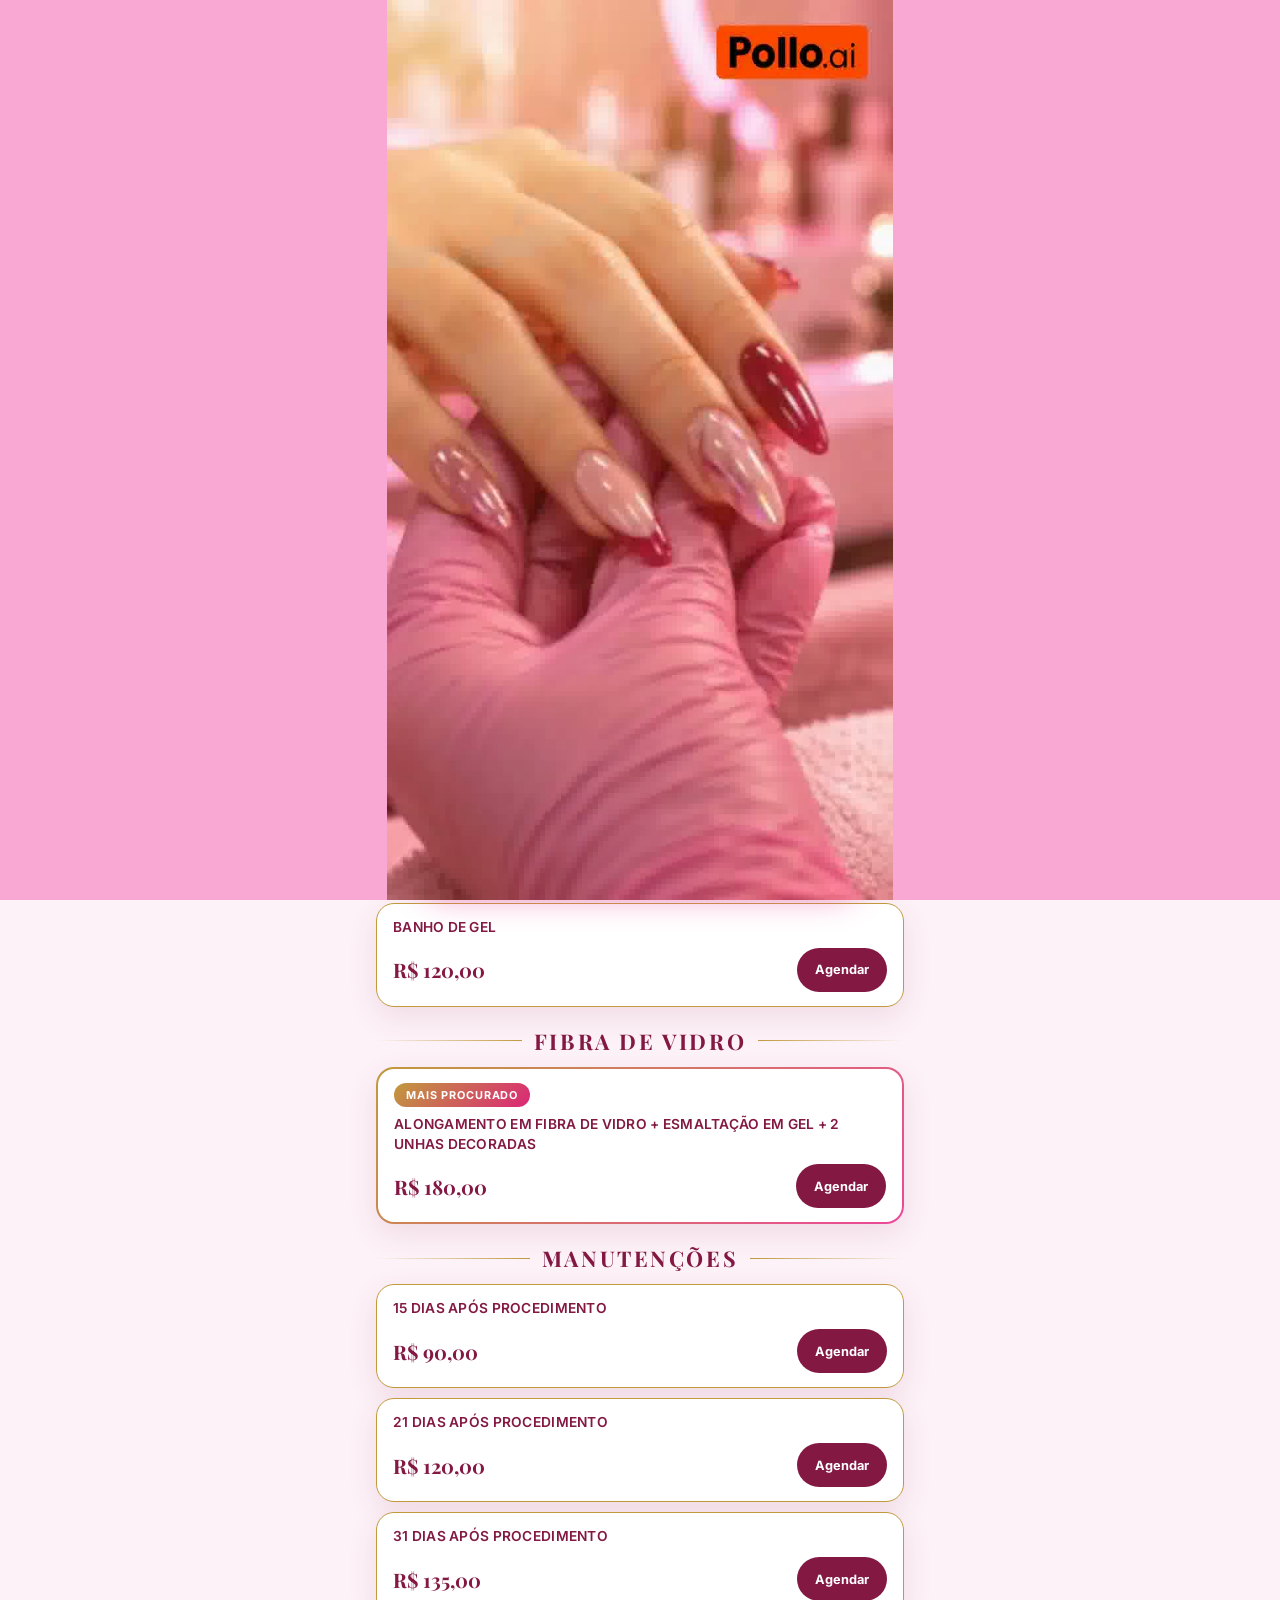
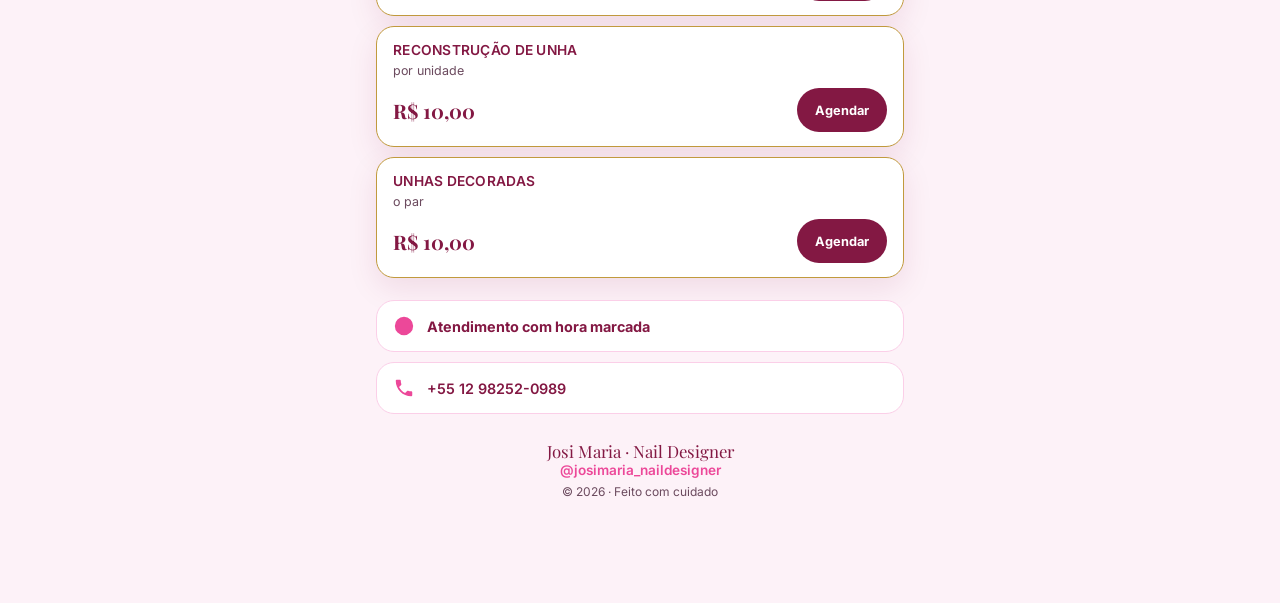
==== index.html @ 0d68412d "frea 1" ====
<!DOCTYPE html>
<html lang="pt-BR">
<head>
  <meta charset="UTF-8" />
  <meta name="viewport" content="width=device-width, initial-scale=1.0, viewport-fit=cover" />
  <title>Josi Maria · Nail Designer — Tabela de Preços</title>
  <meta name="description" content="Tabela de preços Josi Maria Nail Designer: blindagem, banho de gel, fibra de vidro e manutenções. Atendimento com hora marcada." />
  <meta name="theme-color" content="#FDF2F8" />
  <link rel="preconnect" href="https://fonts.googleapis.com" />
  <link rel="preconnect" href="https://fonts.gstatic.com" crossorigin />
  <link href="https://fonts.googleapis.com/css2?family=Inter:wght@300;400;500;600;700&family=Playfair+Display:wght@400;500;600;700&display=swap" rel="stylesheet" />
  <link rel="stylesheet" href="styles.css" />
</head>
<body>
  <section class="site-intro frames" hidden aria-label="Abertura: transformação das unhas">
    <div class="intro-stage">
      <canvas id="introCanvas" width="768" height="1344" aria-hidden="true"></canvas>
      <div class="intro-shine-layer" aria-hidden="true"></div>
    </div>
    <button class="site-intro-skip" type="button">Pular abertura</button>
  </section>
  <div class="page">

    <!-- HERO -->
    <header class="hero" id="topo">
      <div class="hero-photo">
        <!-- Salve a foto da Josi como assets/foto-josi.jpg (veja assets/README.md) -->
        <img src="assets/foto-josi.png" alt="Josi Maria, nail designer" onerror="this.remove()" />
      </div>
      <p class="hero-eyebrow">Nail Designer</p>
      <h1 class="hero-name">Josi Maria</h1>
      <p class="hero-slogan">Unhas bem feitas <em>é autoestima</em> em forma de detalhe</p>
      <div class="hero-actions">
        <a class="btn btn-primary" href="https://wa.me/5512982520989?text=Ol%C3%A1%2C%20Josi!%20Quero%20agendar%20um%20hor%C3%A1rio." target="_blank" rel="noopener">
          <svg viewBox="0 0 24 24" aria-hidden="true"><path d="M12 2a10 10 0 0 0-8.6 15.1L2 22l5-1.3A10 10 0 1 0 12 2Zm0 2a8 8 0 1 1-4.1 14.9l-.3-.2-2.9.8.8-2.8-.2-.3A8 8 0 0 1 12 4Zm-3.6 3.9c-.2 0-.5 0-.7.3-.2.3-.9.9-.9 2.2s.9 2.5 1.1 2.7c.1.2 1.9 3.1 4.8 4.1 2.4.9 2.9.7 3.4.7.5-.1 1.7-.7 1.9-1.4.2-.7.2-1.2.2-1.4-.1-.1-.3-.2-.6-.3l-2-1c-.3-.1-.5-.2-.7 0l-.9 1.1c-.2.2-.3.2-.6.1a7.6 7.6 0 0 1-2.2-1.4 8.2 8.2 0 0 1-1.5-1.9c-.2-.3 0-.4.1-.6l.5-.6c.1-.2.2-.3.3-.5.1-.2 0-.4 0-.5L8.4 8.3c-.2-.4-.4-.4-.6-.4Z"/></svg>
          Agendar horário
        </a>
        <a class="btn btn-ghost" href="https://instagram.com/josimaria_naildesigner" target="_blank" rel="noopener">
          <svg viewBox="0 0 24 24" aria-hidden="true"><path d="M12 2.2c3.2 0 3.6 0 4.9.1 3.3.1 4.8 1.7 4.9 4.9.1 1.3.1 1.6.1 4.8s0 3.6-.1 4.8c-.1 3.2-1.7 4.8-4.9 4.9-1.3.1-1.6.1-4.9.1s-3.6 0-4.9-.1c-3.3-.1-4.8-1.7-4.9-4.9C2.2 15.6 2.2 15.2 2.2 12s0-3.6.1-4.8C2.4 4 4 2.4 7.2 2.3 8.4 2.2 8.8 2.2 12 2.2Zm0 3.6a6.2 6.2 0 1 0 0 12.4 6.2 6.2 0 0 0 0-12.4Zm0 10.2a4 4 0 1 1 0-8 4 4 0 0 1 0 8Zm6.4-10.5a1.4 1.4 0 1 0 0-2.9 1.4 1.4 0 0 0 0 2.9Z"/></svg>
          @josimaria_naildesigner
        </a>
      </div>
    </header>

    <!-- NAV RÁPIDA -->
    <nav class="chips" aria-label="Categorias de serviços">
      <a href="#blindagem">Blindagem</a>
      <a href="#banho-de-gel">Banho de gel</a>
      <a href="#fibra">Fibra de vidro</a>
      <a href="#manutencoes">Manutenções</a>
    </nav>

    <main>
      <!-- BLINDAGEM -->
      <section class="category" id="blindagem" aria-labelledby="t-blindagem">
        <h2 id="t-blindagem">Blindagem</h2>
        <ul class="price-list">
          <li class="price-card">
            <div><h3>Blindagem com esmaltação em gel</h3></div>
            <div class="price-row"><span class="price">R$ 80,00</span>
              <a class="mini-cta" href="https://wa.me/5512982520989?text=Ol%C3%A1%2C%20Josi!%20Quero%20agendar%3A%20Blindagem%20com%20esmalta%C3%A7%C3%A3o%20em%20gel%20(R%24%2080%2C00)." target="_blank" rel="noopener">Agendar</a></div>
          </li>
          <li class="price-card">
            <div><h3>Blindagem com esmaltação comum</h3></div>
            <div class="price-row"><span class="price">R$ 70,00</span>
              <a class="mini-cta" href="https://wa.me/5512982520989?text=Ol%C3%A1%2C%20Josi!%20Quero%20agendar%3A%20Blindagem%20com%20esmalta%C3%A7%C3%A3o%20comum%20(R%24%2070%2C00)." target="_blank" rel="noopener">Agendar</a></div>
          </li>
          <li class="price-card">
            <div><h3>Apenas blindagem</h3></div>
            <div class="price-row"><span class="price">R$ 60,00</span>
              <a class="mini-cta" href="https://wa.me/5512982520989?text=Ol%C3%A1%2C%20Josi!%20Quero%20agendar%3A%20Apenas%20blindagem%20(R%24%2060%2C00)." target="_blank" rel="noopener">Agendar</a></div>
          </li>
        </ul>
      </section>

      <!-- BANHO DE GEL -->
      <section class="category" id="banho-de-gel" aria-labelledby="t-banho">
        <h2 id="t-banho">Banho de gel</h2>
        <ul class="price-list">
          <li class="price-card">
            <div><h3>Banho de gel</h3></div>
            <div class="price-row"><span class="price">R$ 120,00</span>
              <a class="mini-cta" href="https://wa.me/5512982520989?text=Ol%C3%A1%2C%20Josi!%20Quero%20agendar%3A%20Banho%20de%20gel%20(R%24%20120%2C00)." target="_blank" rel="noopener">Agendar</a></div>
          </li>
        </ul>
      </section>

      <!-- FIBRA -->
      <section class="category" id="fibra" aria-labelledby="t-fibra">
        <h2 id="t-fibra">Fibra de vidro</h2>
        <ul class="price-list">
          <li class="price-card featured">
            <span class="badge">Mais procurado</span>
            <div><h3>Alongamento em fibra de vidro + esmaltação em gel + 2 unhas decoradas</h3></div>
            <div class="price-row"><span class="price">R$ 180,00</span>
              <a class="mini-cta" href="https://wa.me/5512982520989?text=Ol%C3%A1%2C%20Josi!%20Quero%20agendar%3A%20Alongamento%20em%20fibra%20de%20vidro%20(R%24%20180%2C00)." target="_blank" rel="noopener">Agendar</a></div>
          </li>
        </ul>
      </section>

      <!-- MANUTENÇÕES -->
      <section class="category" id="manutencoes" aria-labelledby="t-manut">
        <h2 id="t-manut">Manutenções</h2>
        <ul class="price-list">
          <li class="price-card">
            <div><h3>15 dias após procedimento</h3></div>
            <div class="price-row"><span class="price">R$ 90,00</span>
              <a class="mini-cta" href="https://wa.me/5512982520989?text=Ol%C3%A1%2C%20Josi!%20Quero%20agendar%3A%20Manuten%C3%A7%C3%A3o%20de%2015%20dias%20(R%24%2090%2C00)." target="_blank" rel="noopener">Agendar</a></div>
          </li>
          <li class="price-card">
            <div><h3>21 dias após procedimento</h3></div>
            <div class="price-row"><span class="price">R$ 120,00</span>
              <a class="mini-cta" href="https://wa.me/5512982520989?text=Ol%C3%A1%2C%20Josi!%20Quero%20agendar%3A%20Manuten%C3%A7%C3%A3o%20de%2021%20dias%20(R%24%20120%2C00)." target="_blank" rel="noopener">Agendar</a></div>
          </li>
          <li class="price-card">
            <div><h3>31 dias após procedimento</h3></div>
            <div class="price-row"><span class="price">R$ 135,00</span>
              <a class="mini-cta" href="https://wa.me/5512982520989?text=Ol%C3%A1%2C%20Josi!%20Quero%20agendar%3A%20Manuten%C3%A7%C3%A3o%20de%2031%20dias%20(R%24%20135%2C00)." target="_blank" rel="noopener">Agendar</a></div>
          </li>
          <li class="price-card">
            <div><h3>Reconstrução de unha</h3><p class="detail">por unidade</p></div>
            <div class="price-row"><span class="price">R$ 10,00</span>
              <a class="mini-cta" href="https://wa.me/5512982520989?text=Ol%C3%A1%2C%20Josi!%20Quero%20agendar%3A%20Reconstru%C3%A7%C3%A3o%20de%20unha%20(R%24%2010%2C00)." target="_blank" rel="noopener">Agendar</a></div>
          </li>
          <li class="price-card">
            <div><h3>Unhas decoradas</h3><p class="detail">o par</p></div>
            <div class="price-row"><span class="price">R$ 10,00</span>
              <a class="mini-cta" href="https://wa.me/5512982520989?text=Ol%C3%A1%2C%20Josi!%20Quero%20agendar%3A%20Unhas%20decoradas%20(R%24%2010%2C00%20o%20par)." target="_blank" rel="noopener">Agendar</a></div>
          </li>
        </ul>
      </section>

      <!-- INFO -->
      <section class="info" aria-label="Informações de atendimento">
        <div class="info-card">
          <svg viewBox="0 0 24 24" aria-hidden="true"><path d="M12 2a10 10 0 1 0 0 20 10 10 0 0 0 0-20Zm1 5h-2v6l5.2 3.1 1-1.6-4.2-2.5V7Z"/></svg>
          <p><strong>Atendimento com hora marcada</strong></p>
        </div>
        <a class="info-card link" href="https://wa.me/5512982520989" target="_blank" rel="noopener">
          <svg viewBox="0 0 24 24" aria-hidden="true"><path d="M6.6 10.8c1.4 2.8 3.8 5.1 6.6 6.6l2.2-2.2c.3-.3.7-.4 1-.2 1.1.4 2.3.6 3.6.6.6 0 1 .4 1 1V20c0 .6-.4 1-1 1C10.6 21 3 13.4 3 4c0-.6.4-1 1-1h3.5c.6 0 1 .4 1 1 0 1.2.2 2.4.6 3.6.1.3 0 .7-.2 1l-2.3 2.2Z"/></svg>
          <p>+55 12 98252-0989</p>
        </a>
      </section>
    </main>

    <footer class="footer">
      <p class="footer-name">Josi Maria · Nail Designer</p>
      <p><a href="https://instagram.com/josimaria_naildesigner" target="_blank" rel="noopener">@josimaria_naildesigner</a></p>
      <p class="footer-year">© <span id="year">2026</span> · Feito com cuidado</p>
    </footer>

    <!-- CTA FIXO -->
    <a class="sticky-cta" href="https://wa.me/5512982520989?text=Ol%C3%A1%2C%20Josi!%20Quero%20agendar%20um%20hor%C3%A1rio." target="_blank" rel="noopener" aria-label="Agendar horário pelo WhatsApp">
      <svg viewBox="0 0 24 24" aria-hidden="true"><path d="M12 2a10 10 0 0 0-8.6 15.1L2 22l5-1.3A10 10 0 1 0 12 2Zm0 2a8 8 0 1 1-4.1 14.9l-.3-.2-2.9.8.8-2.8-.2-.3A8 8 0 0 1 12 4Zm-3.6 3.9c-.2 0-.5 0-.7.3-.2.3-.9.9-.9 2.2s.9 2.5 1.1 2.7c.1.2 1.9 3.1 4.8 4.1 2.4.9 2.9.7 3.4.7.5-.1 1.7-.7 1.9-1.4.2-.7.2-1.2.2-1.4-.1-.1-.3-.2-.6-.3l-2-1c-.3-.1-.5-.2-.7 0l-.9 1.1c-.2.2-.3.2-.6.1a7.6 7.6 0 0 1-2.2-1.4 8.2 8.2 0 0 1-1.5-1.9c-.2-.3 0-.4.1-.6l.5-.6c.1-.2.2-.3.3-.5.1-.2 0-.4 0-.5L8.4 8.3c-.2-.4-.4-.4-.6-.4Z"/></svg>
      Agendar horário
    </a>
  </div>
  <script src="intro.js"></script>
  <script src="app.js"></script>
</body>
</html>
---- styles.css ----
/* Josi Maria · Nail Designer — mobile-first
   Design system: ui-ux-pro-max "Soft UI Evolution"
   Base: #FDF2F8 · Primária: #EC4899 · Vinho: #831843 · Dourado marca: #C19A3D */

:root {
  --color-background: #FDF2F8;
  --color-primary: #EC4899;
  --color-secondary: #F9A8D4;
  --color-accent: #8B5CF6;
  --color-foreground: #831843;
  --color-card: #FFFFFF;
  --color-border: #FBCFE8;
  --color-muted: #6B4A5E;
  --color-gold: #C19A3D;
  --color-gold-soft: #F5E9CF;
  --font-display: "Playfair Display", Georgia, serif;
  --font-body: "Inter", system-ui, -apple-system, sans-serif;
  --radius: 18px;
  --shadow: 0 10px 30px rgba(131, 24, 67, 0.10);
  --transition: 200ms cubic-bezier(0.22, 1, 0.36, 1);
}

* { box-sizing: border-box; margin: 0; padding: 0; }

html { scroll-behavior: smooth; }

@media (prefers-reduced-motion: reduce) {
  html { scroll-behavior: auto; }
  *, *::before, *::after { transition: none !important; animation: none !important; }
}

/* ---------- ABERTURA EM VÍDEO ---------- */
.site-intro[hidden] { display: none; }

.site-intro {
  position: fixed;
  inset: 0;
  z-index: 100;
  overflow: hidden;
  isolation: isolate;
  display: grid;
  place-items: end center;
  background: #4B1835;
  opacity: 1;
  transition: opacity 240ms cubic-bezier(0.22, 1, 0.36, 1);
}

.site-intro.is-leaving { opacity: 0; pointer-events: none; }

.site-intro-video {
  position: absolute;
  z-index: 0;
  inset: 0;
  width: 100%;
  height: 100%;
  object-fit: cover;
  object-position: center 48%;
}

.site-intro::after {
  content: "";
  position: absolute;
  z-index: 1;
  inset: 0;
  background: linear-gradient(180deg, rgba(40, 10, 28, 0.08) 34%, rgba(40, 10, 28, 0.28) 57%, rgba(40, 10, 28, 0.82) 100%);
  pointer-events: none;
}

.site-intro-copy {
  position: relative;
  z-index: 2;
  width: min(100% - 40px, 440px);
  margin: 0 20px calc(30px + env(safe-area-inset-bottom));
  color: #fff;
  text-align: center;
  animation: intro-copy-enter 420ms cubic-bezier(0.22, 1, 0.36, 1) 80ms both;
}

.site-intro-eyebrow {
  font-size: 0.72rem;
  font-weight: 700;
  letter-spacing: 0.32em;
  text-transform: uppercase;
  color: #FFE2F0;
}

.site-intro-name {
  margin-top: 5px;
  font-family: var(--font-display);
  font-size: clamp(2.8rem, 12vw, 4rem);
  line-height: 1.02;
  text-shadow: 0 3px 22px rgba(36, 7, 24, 0.35);
}

.site-intro-tagline {
  margin: 10px auto 22px;
  font-size: 0.95rem;
  line-height: 1.5;
  color: rgba(255, 255, 255, 0.92);
}

.site-intro-continue {
  min-height: 50px;
  width: min(100%, 340px);
  padding: 13px 24px;
  border: 1px solid rgba(255, 255, 255, 0.35);
  border-radius: 999px;
  color: #831843;
  background: rgba(255, 255, 255, 0.96);
  font: 700 0.96rem var(--font-body);
  box-shadow: 0 10px 28px rgba(44, 10, 30, 0.24);
  cursor: pointer;
  touch-action: manipulation;
  -webkit-tap-highlight-color: transparent;
  transition: transform 150ms cubic-bezier(0.22, 1, 0.36, 1), background-color 180ms ease;
}

.site-intro-continue:active { transform: scale(0.97); transition-duration: 0ms; }
.site-intro-continue:focus-visible { outline: 3px solid #fff; outline-offset: 4px; }

@keyframes intro-copy-enter {
  from { opacity: 0; transform: translateY(12px); }
  to { opacity: 1; transform: translateY(0); }
}

@keyframes site-hero-enter {
  from { opacity: 0; transform: translateY(8px); }
  to { opacity: 1; transform: translateY(0); }
}

.hero.is-entering { animation: site-hero-enter 360ms cubic-bezier(0.22, 1, 0.36, 1) both; }

@media (min-width: 680px) {
  .site-intro-video { left: 50%; width: min(100%, 520px); transform: translateX(-50%); }
  .site-intro::after { background: linear-gradient(180deg, rgba(40, 10, 28, 0.06) 30%, rgba(40, 10, 28, 0.22) 58%, rgba(40, 10, 28, 0.84) 100%); }
}

body {
  font-family: var(--font-body);
  background:
    radial-gradient(120% 40% at 50% 0%, #FCE7F3 0%, var(--color-background) 60%),
    var(--color-background);
  color: var(--color-foreground);
  -webkit-font-smoothing: antialiased;
  min-height: 100vh;
}

.page {
  max-width: 480px;
  margin: 0 auto;
  padding: 0 16px calc(96px + env(safe-area-inset-bottom));
}

/* ---------- HERO ---------- */
.hero { text-align: center; padding: 28px 8px 8px; }

.hero-photo {
  width: 148px; height: 148px;
  margin: 0 auto 14px;
  border-radius: 50%;
  overflow: hidden;
  border: 3px solid #fff;
  outline: 2px solid var(--color-gold);
  outline-offset: 3px;
  box-shadow: var(--shadow);
  background: linear-gradient(135deg, var(--color-secondary), var(--color-primary));
}

.hero-photo img {
  width: 100%; height: 100%;
  object-fit: cover;
  object-position: center 35%;
  display: block;
}

.hero-eyebrow {
  letter-spacing: 0.35em;
  text-transform: uppercase;
  font-size: 0.7rem;
  font-weight: 600;
  color: var(--color-gold);
}

.hero-name {
  font-family: var(--font-display);
  font-size: 2.6rem;
  line-height: 1.05;
  margin: 4px 0 8px;
}

.hero-slogan { font-size: 0.98rem; color: var(--color-muted); }
.hero-slogan em { font-family: var(--font-display); color: var(--color-primary); font-size: 1.1em; }

.hero-actions { display: grid; gap: 10px; margin-top: 18px; }

.btn {
  display: inline-flex; align-items: center; justify-content: center; gap: 10px;
  padding: 14px 18px;
  border-radius: 999px;
  font-weight: 600; font-size: 0.95rem; text-decoration: none;
  transition: transform 150ms cubic-bezier(0.22, 1, 0.36, 1), box-shadow var(--transition), background-color var(--transition);
  cursor: pointer;
  min-height: 52px;
  touch-action: manipulation;
  -webkit-tap-highlight-color: transparent;
}

.btn svg { width: 20px; height: 20px; fill: currentColor; flex: none; }

.btn-primary {
  background: linear-gradient(135deg, var(--color-primary), #DB2777);
  color: #fff;
  box-shadow: 0 12px 24px rgba(236, 72, 153, 0.35);
}

.btn:active, .mini-cta:active, .chips a:active { transform: scale(0.97); transition-duration: 0ms; }

.btn-ghost {
  background: var(--color-card);
  color: var(--color-foreground);
  border: 1px solid var(--color-border);
}

.btn:focus-visible, a:focus-visible {
  outline: 3px solid var(--color-primary);
  outline-offset: 2px;
}

/* ---------- CHIPS ---------- */
.chips {
  position: sticky;
  top: 0;
  z-index: 20;
  display: flex; gap: 8px;
  overflow-x: auto;
  padding: 12px 2px;
  margin: 12px -2px 0;
  background: linear-gradient(var(--color-background) 85%, transparent);
  scrollbar-width: none;
}
.chips::-webkit-scrollbar { display: none; }

.chips a {
  flex: none;
  font-size: 0.82rem; font-weight: 600; text-decoration: none;
  color: var(--color-foreground);
  background: var(--color-card);
  border: 1px solid var(--color-border);
  padding: 10px 14px;
  min-height: 44px;
  border-radius: 999px;
  display: inline-flex; align-items: center;
  transition: background-color var(--transition), color var(--transition), border-color var(--transition), transform 150ms cubic-bezier(0.22, 1, 0.36, 1);
  touch-action: manipulation;
  -webkit-tap-highlight-color: transparent;
}

.chips a.active { background: var(--color-foreground); color: #fff; border-color: var(--color-foreground); }

/* ---------- CATEGORIAS ---------- */
.category { padding-top: 20px; scroll-margin-top: 64px; }

.category h2 {
  font-family: var(--font-display);
  font-size: 1.35rem;
  text-align: center;
  letter-spacing: 0.12em;
  text-transform: uppercase;
  margin-bottom: 12px;
  display: flex; align-items: center; gap: 12px;
}

.category h2::before, .category h2::after {
  content: ""; height: 1px; flex: 1;
  background: linear-gradient(90deg, transparent, var(--color-gold));
}
.category h2::after { background: linear-gradient(90deg, var(--color-gold), transparent); }

.price-list { list-style: none; display: grid; gap: 10px; }

.price-card {
  background: var(--color-card);
  border: 1.5px solid var(--color-gold);
  border-radius: var(--radius);
  padding: 14px 16px;
  box-shadow: var(--shadow);
  opacity: 0; transform: translateY(14px);
  transition: opacity 300ms cubic-bezier(0.22, 1, 0.36, 1), transform 300ms cubic-bezier(0.22, 1, 0.36, 1);
}

.price-card.visible { opacity: 1; transform: none; }

.price-card h3 {
  font-size: 0.86rem; font-weight: 600;
  letter-spacing: 0.02em; text-transform: uppercase;
  line-height: 1.45;
}

.price-card .detail { font-size: 0.78rem; color: var(--color-muted); margin-top: 2px; }

.price-row {
  display: flex; align-items: center; justify-content: space-between; gap: 12px;
  margin-top: 10px;
}

.price {
  font-family: var(--font-display);
  font-size: 1.25rem; font-weight: 700;
  white-space: nowrap;
}

.mini-cta {
  font-size: 0.8rem; font-weight: 700; text-decoration: none;
  color: #fff;
  background: var(--color-foreground);
  padding: 10px 18px;
  border-radius: 999px;
  transition: background-color var(--transition), transform 150ms cubic-bezier(0.22, 1, 0.36, 1);
  cursor: pointer;
  white-space: nowrap;
  min-height: 44px;
  display: inline-flex; align-items: center; justify-content: center;
  touch-action: manipulation;
  -webkit-tap-highlight-color: transparent;
}

.price-card.featured {
  border-width: 2px;
  background: linear-gradient(var(--color-card), var(--color-card)) padding-box,
    linear-gradient(135deg, var(--color-gold), var(--color-primary)) border-box;
  border-color: transparent;
  position: relative;
}

.badge {
  display: inline-block;
  font-size: 0.68rem; font-weight: 700;
  letter-spacing: 0.08em; text-transform: uppercase;
  color: #fff;
  background: linear-gradient(135deg, var(--color-gold), #DB2777);
  padding: 5px 12px;
  border-radius: 999px;
  margin-bottom: 8px;
}

/* ---------- INFO ---------- */
.info { display: grid; gap: 10px; margin-top: 22px; }

.info-card {
  display: flex; align-items: center; gap: 12px;
  background: var(--color-card);
  border: 1px solid var(--color-border);
  border-radius: var(--radius);
  padding: 14px 16px;
  font-size: 0.9rem;
  color: inherit; text-decoration: none;
}

.info-card svg { width: 22px; height: 22px; fill: var(--color-primary); flex: none; }
.info-card.link { font-weight: 600; }
.info-card.link { transition: border-color var(--transition), transform 150ms cubic-bezier(0.22, 1, 0.36, 1); touch-action: manipulation; -webkit-tap-highlight-color: transparent; }
.info-card.link:active { transform: scale(0.99); transition-duration: 0ms; }

/* ---------- FOOTER ---------- */
.footer { text-align: center; padding: 26px 0 8px; font-size: 0.85rem; color: var(--color-muted); }
.footer-name { font-family: var(--font-display); font-size: 1.05rem; color: var(--color-foreground); }
.footer a { color: var(--color-primary); font-weight: 600; text-decoration: none; }
.footer-year { margin-top: 6px; font-size: 0.75rem; }

/* ---------- STICKY CTA ---------- */
.sticky-cta {
  position: fixed;
  left: 50%;
  transform: translateX(-50%);
  bottom: calc(14px + env(safe-area-inset-bottom));
  z-index: 30;
  display: inline-flex; align-items: center; gap: 10px;
  width: min(440px, calc(100% - 32px));
  justify-content: center;
  background: linear-gradient(135deg, var(--color-primary), #DB2777);
  color: #fff;
  font-weight: 700; font-size: 1rem; text-decoration: none;
  padding: 16px;
  border-radius: 999px;
  box-shadow: 0 14px 30px rgba(236, 72, 153, 0.45);
  transition: transform 150ms cubic-bezier(0.22, 1, 0.36, 1), box-shadow var(--transition);
  cursor: pointer;
  touch-action: manipulation;
  -webkit-tap-highlight-color: transparent;
}

.sticky-cta svg { width: 22px; height: 22px; fill: currentColor; }
.sticky-cta:active { transform: translateX(-50%) scale(0.98); transition-duration: 0ms; }
.sticky-cta:focus-visible { outline-offset: 4px; }

/* Ripple de toque leve, inspirado em ondas; restrito aos links acionáveis. */
.ripple-target {
  position: relative;
  isolation: isolate;
  overflow: hidden;
  touch-action: manipulation;
  -webkit-tap-highlight-color: transparent;
}

.ripple-target.sticky-cta { position: fixed; }

/* Reflexo diagonal que acompanha o cursor, no estilo GlareHover. */
.glare-target::before {
  content: "";
  position: absolute;
  z-index: 1;
  left: var(--glare-x, 50%);
  top: var(--glare-y, 50%);
  width: 280px;
  height: 170px;
  border-radius: 50%;
  background:
    linear-gradient(-30deg,
      transparent 37%,
      rgba(255, 255, 255, 0.04) 44%,
      rgba(255, 255, 255, 0.4) 50%,
      rgba(255, 255, 255, 0.1) 55%,
      transparent 63%),
    radial-gradient(ellipse at center, rgba(255, 255, 255, 0.12), transparent 70%);
  filter: blur(2px);
  mix-blend-mode: screen;
  opacity: 0;
  transform: translate(-50%, -50%);
  transition: opacity 800ms ease;
  pointer-events: none;
}

.glare-target.glare-active::before { opacity: 0.55; }

.glare-target > * { position: relative; z-index: 2; }

@media (hover: none), (prefers-reduced-motion: reduce) {
  .glare-target::before { display: none; }
}

@media (hover: hover) {
  .btn-primary:hover { transform: translateY(-1px); }
  .btn-ghost:hover { border-color: var(--color-primary); }
  .chips a:hover { background: var(--color-foreground); color: #fff; border-color: var(--color-foreground); }
  .mini-cta:hover { background: var(--color-primary); }
  .info-card.link:hover { border-color: var(--color-primary); }
}

.ripple-target::after {
  content: "";
  position: absolute;
  z-index: -1;
  left: var(--ripple-x, 50%);
  top: var(--ripple-y, 50%);
  width: 18px;
  height: 18px;
  border-radius: 50%;
  background: rgba(255, 255, 255, 0.45);
  opacity: 0;
  transform: translate(-50%, -50%) scale(0);
  pointer-events: none;
}

.ripple-target.is-rippling::after {
  animation: liquid-ripple 480ms cubic-bezier(0.22, 1, 0.36, 1) both;
}

@keyframes liquid-ripple {
  0% { opacity: 0.42; transform: translate(-50%, -50%) scale(0); }
  100% { opacity: 0; transform: translate(-50%, -50%) scale(14); }
}

/* ---------- TABLET/DESKTOP ---------- */
@media (min-width: 768px) {
  .page { max-width: 560px; }
  .hero-name { font-size: 3.2rem; }
  .hero-actions { grid-template-columns: 1fr 1fr; }
}

/* ---------- ABERTURA EM FRAMES (30 JPG 9:16 em canvas) ---------- */
.site-intro.frames {
  place-items: center;
  background: #F9A8D4; /* rosé das próprias imagens nas áreas excedentes */
}

.site-intro.frames::after { display: none; } /* sem véu: cores originais */

.intro-stage {
  position: relative;
  z-index: 2;
  height: 100vh;
  height: 100dvh;
  aspect-ratio: 9 / 16;
  max-width: 100vw;
  overflow: hidden;
}

/* Telas mais altas que 9:16 → largura cheia, sem deformar */
@media (max-aspect-ratio: 9/16) {
  .intro-stage { width: 100vw; height: auto; }
}

.intro-stage canvas {
  display: block;
  width: 100%;
  height: 100%;
}

/* Brilho/reflexo sutil sobre a unha finalizada */
.intro-shine-layer {
  position: absolute;
  inset: 0;
  pointer-events: none;
  opacity: 0;
  background: linear-gradient(115deg,
    transparent 42%,
    rgba(255, 255, 255, 0.32) 49%,
    rgba(255, 255, 255, 0.06) 55%,
    transparent 62%);
  transform: translateX(-130%);
}

.site-intro.intro-shine .intro-shine-layer {
  opacity: 1;
  animation: intro-sheen 900ms ease forwards;
}

@keyframes intro-sheen {
  to { transform: translateX(130%); }
}

/* Pular abertura: invisível, aparece só no foco por teclado */
.site-intro-skip {
  position: absolute;
  z-index: 3;
  bottom: calc(22px + env(safe-area-inset-bottom));
  left: 50%;
  transform: translateX(-50%);
  padding: 12px 22px;
  border: 1px solid rgba(255, 255, 255, 0.6);
  border-radius: 999px;
  background: rgba(131, 24, 67, 0.85);
  color: #fff;
  font: 600 0.85rem var(--font-body);
  cursor: pointer;
  opacity: 0;
  pointer-events: none;
}

.site-intro-skip:focus-visible {
  opacity: 1;
  pointer-events: auto;
  outline: 3px solid #fff;
  outline-offset: 3px;
}
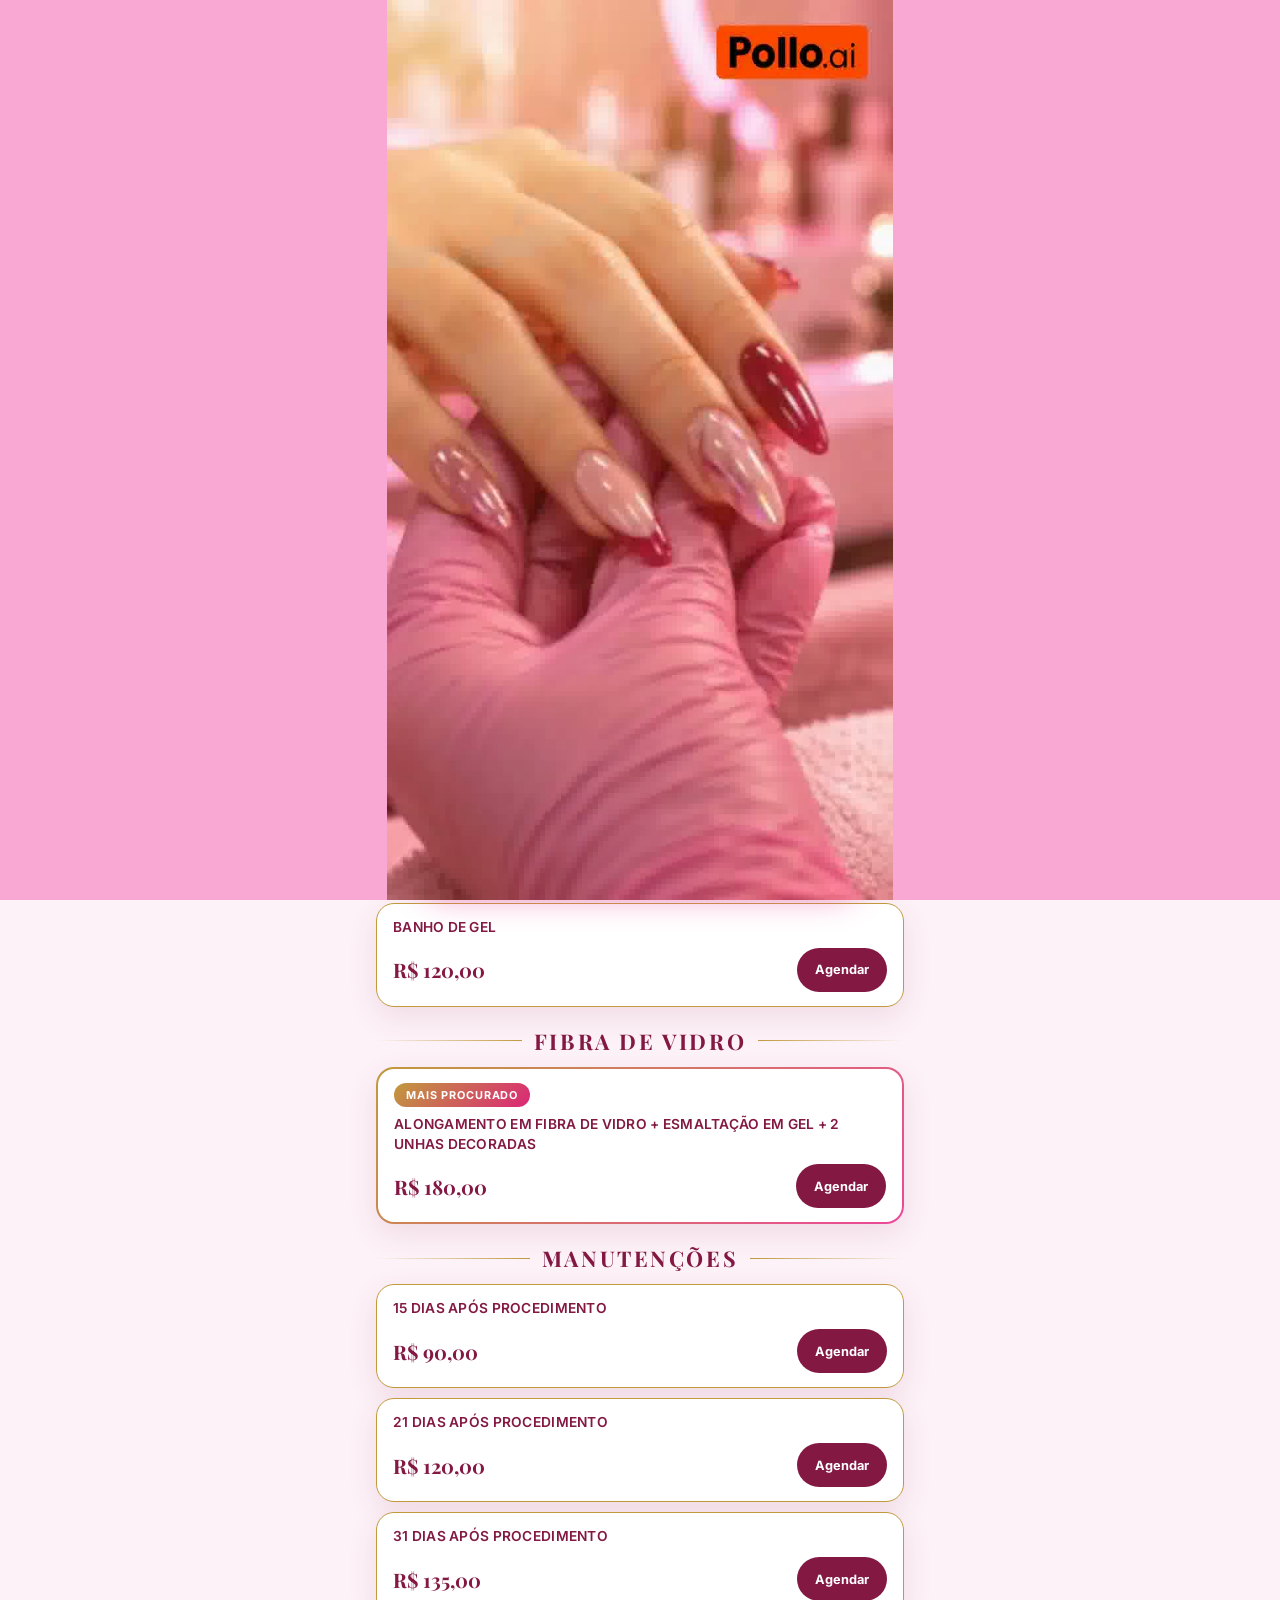
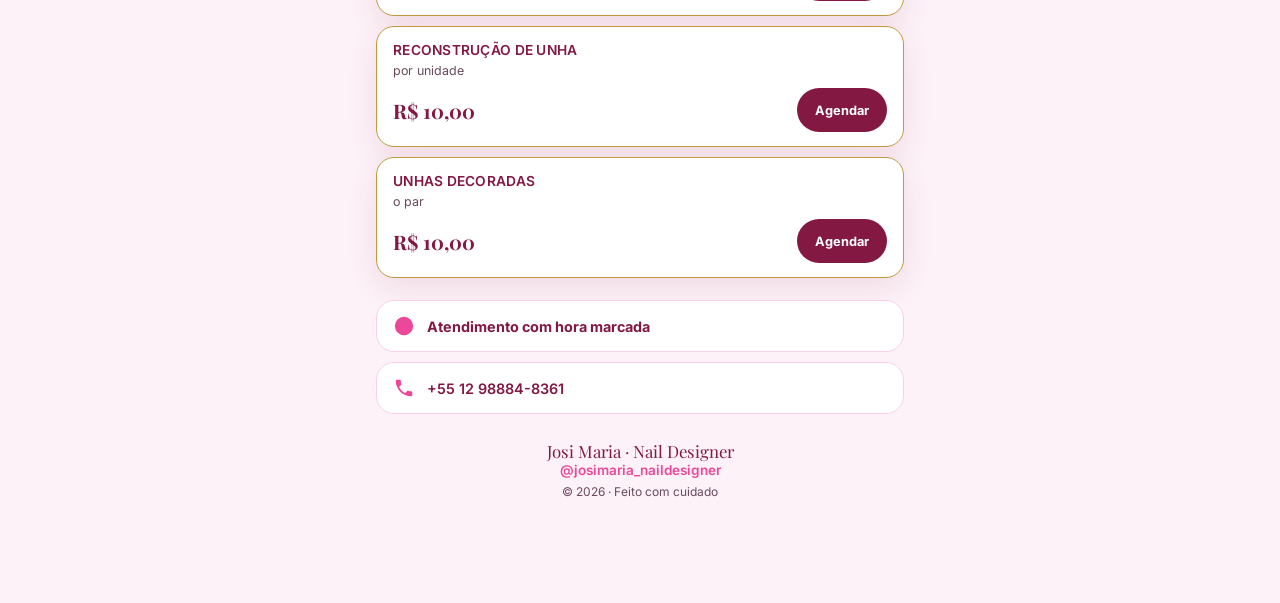
==== commit aea60921: "requerev 2" ====
--- a/index.html
+++ b/index.html
@@ -24,14 +24,14 @@
     <!-- HERO -->
     <header class="hero" id="topo">
       <div class="hero-photo">
-        <!-- Salve a foto da Josi como assets/foto-josi.jpg (veja assets/README.md) -->
+        <!-- Foto da Josi em assets/foto-josi.png (veja assets/README.md) -->
         <img src="assets/foto-josi.png" alt="Josi Maria, nail designer" onerror="this.remove()" />
       </div>
       <p class="hero-eyebrow">Nail Designer</p>
       <h1 class="hero-name">Josi Maria</h1>
       <p class="hero-slogan">Unhas bem feitas <em>é autoestima</em> em forma de detalhe</p>
       <div class="hero-actions">
-        <a class="btn btn-primary" href="https://wa.me/5512982520989?text=Ol%C3%A1%2C%20Josi!%20Quero%20agendar%20um%20hor%C3%A1rio." target="_blank" rel="noopener">
+        <a class="btn btn-primary" href="https://wa.me/5512988848361?text=Ol%C3%A1%2C%20Josi!%20Quero%20agendar%20um%20hor%C3%A1rio." target="_blank" rel="noopener">
           <svg viewBox="0 0 24 24" aria-hidden="true"><path d="M12 2a10 10 0 0 0-8.6 15.1L2 22l5-1.3A10 10 0 1 0 12 2Zm0 2a8 8 0 1 1-4.1 14.9l-.3-.2-2.9.8.8-2.8-.2-.3A8 8 0 0 1 12 4Zm-3.6 3.9c-.2 0-.5 0-.7.3-.2.3-.9.9-.9 2.2s.9 2.5 1.1 2.7c.1.2 1.9 3.1 4.8 4.1 2.4.9 2.9.7 3.4.7.5-.1 1.7-.7 1.9-1.4.2-.7.2-1.2.2-1.4-.1-.1-.3-.2-.6-.3l-2-1c-.3-.1-.5-.2-.7 0l-.9 1.1c-.2.2-.3.2-.6.1a7.6 7.6 0 0 1-2.2-1.4 8.2 8.2 0 0 1-1.5-1.9c-.2-.3 0-.4.1-.6l.5-.6c.1-.2.2-.3.3-.5.1-.2 0-.4 0-.5L8.4 8.3c-.2-.4-.4-.4-.6-.4Z"/></svg>
           Agendar horário
         </a>
@@ -58,17 +58,17 @@
           <li class="price-card">
             <div><h3>Blindagem com esmaltação em gel</h3></div>
             <div class="price-row"><span class="price">R$ 80,00</span>
-              <a class="mini-cta" href="https://wa.me/5512982520989?text=Ol%C3%A1%2C%20Josi!%20Quero%20agendar%3A%20Blindagem%20com%20esmalta%C3%A7%C3%A3o%20em%20gel%20(R%24%2080%2C00)." target="_blank" rel="noopener">Agendar</a></div>
+              <a class="mini-cta" href="https://wa.me/5512988848361?text=Ol%C3%A1%2C%20Josi!%20Quero%20agendar%3A%20Blindagem%20com%20esmalta%C3%A7%C3%A3o%20em%20gel%20(R%24%2080%2C00)." target="_blank" rel="noopener">Agendar</a></div>
           </li>
           <li class="price-card">
             <div><h3>Blindagem com esmaltação comum</h3></div>
             <div class="price-row"><span class="price">R$ 70,00</span>
-              <a class="mini-cta" href="https://wa.me/5512982520989?text=Ol%C3%A1%2C%20Josi!%20Quero%20agendar%3A%20Blindagem%20com%20esmalta%C3%A7%C3%A3o%20comum%20(R%24%2070%2C00)." target="_blank" rel="noopener">Agendar</a></div>
+              <a class="mini-cta" href="https://wa.me/5512988848361?text=Ol%C3%A1%2C%20Josi!%20Quero%20agendar%3A%20Blindagem%20com%20esmalta%C3%A7%C3%A3o%20comum%20(R%24%2070%2C00)." target="_blank" rel="noopener">Agendar</a></div>
           </li>
           <li class="price-card">
             <div><h3>Apenas blindagem</h3></div>
             <div class="price-row"><span class="price">R$ 60,00</span>
-              <a class="mini-cta" href="https://wa.me/5512982520989?text=Ol%C3%A1%2C%20Josi!%20Quero%20agendar%3A%20Apenas%20blindagem%20(R%24%2060%2C00)." target="_blank" rel="noopener">Agendar</a></div>
+              <a class="mini-cta" href="https://wa.me/5512988848361?text=Ol%C3%A1%2C%20Josi!%20Quero%20agendar%3A%20Apenas%20blindagem%20(R%24%2060%2C00)." target="_blank" rel="noopener">Agendar</a></div>
           </li>
         </ul>
       </section>
@@ -80,7 +80,7 @@
           <li class="price-card">
             <div><h3>Banho de gel</h3></div>
             <div class="price-row"><span class="price">R$ 120,00</span>
-              <a class="mini-cta" href="https://wa.me/5512982520989?text=Ol%C3%A1%2C%20Josi!%20Quero%20agendar%3A%20Banho%20de%20gel%20(R%24%20120%2C00)." target="_blank" rel="noopener">Agendar</a></div>
+              <a class="mini-cta" href="https://wa.me/5512988848361?text=Ol%C3%A1%2C%20Josi!%20Quero%20agendar%3A%20Banho%20de%20gel%20(R%24%20120%2C00)." target="_blank" rel="noopener">Agendar</a></div>
           </li>
         </ul>
       </section>
@@ -93,7 +93,7 @@
             <span class="badge">Mais procurado</span>
             <div><h3>Alongamento em fibra de vidro + esmaltação em gel + 2 unhas decoradas</h3></div>
             <div class="price-row"><span class="price">R$ 180,00</span>
-              <a class="mini-cta" href="https://wa.me/5512982520989?text=Ol%C3%A1%2C%20Josi!%20Quero%20agendar%3A%20Alongamento%20em%20fibra%20de%20vidro%20(R%24%20180%2C00)." target="_blank" rel="noopener">Agendar</a></div>
+              <a class="mini-cta" href="https://wa.me/5512988848361?text=Ol%C3%A1%2C%20Josi!%20Quero%20agendar%3A%20Alongamento%20em%20fibra%20de%20vidro%20(R%24%20180%2C00)." target="_blank" rel="noopener">Agendar</a></div>
           </li>
         </ul>
       </section>
@@ -105,27 +105,27 @@
           <li class="price-card">
             <div><h3>15 dias após procedimento</h3></div>
             <div class="price-row"><span class="price">R$ 90,00</span>
-              <a class="mini-cta" href="https://wa.me/5512982520989?text=Ol%C3%A1%2C%20Josi!%20Quero%20agendar%3A%20Manuten%C3%A7%C3%A3o%20de%2015%20dias%20(R%24%2090%2C00)." target="_blank" rel="noopener">Agendar</a></div>
+              <a class="mini-cta" href="https://wa.me/5512988848361?text=Ol%C3%A1%2C%20Josi!%20Quero%20agendar%3A%20Manuten%C3%A7%C3%A3o%20de%2015%20dias%20(R%24%2090%2C00)." target="_blank" rel="noopener">Agendar</a></div>
           </li>
           <li class="price-card">
             <div><h3>21 dias após procedimento</h3></div>
             <div class="price-row"><span class="price">R$ 120,00</span>
-              <a class="mini-cta" href="https://wa.me/5512982520989?text=Ol%C3%A1%2C%20Josi!%20Quero%20agendar%3A%20Manuten%C3%A7%C3%A3o%20de%2021%20dias%20(R%24%20120%2C00)." target="_blank" rel="noopener">Agendar</a></div>
+              <a class="mini-cta" href="https://wa.me/5512988848361?text=Ol%C3%A1%2C%20Josi!%20Quero%20agendar%3A%20Manuten%C3%A7%C3%A3o%20de%2021%20dias%20(R%24%20120%2C00)." target="_blank" rel="noopener">Agendar</a></div>
           </li>
           <li class="price-card">
             <div><h3>31 dias após procedimento</h3></div>
             <div class="price-row"><span class="price">R$ 135,00</span>
-              <a class="mini-cta" href="https://wa.me/5512982520989?text=Ol%C3%A1%2C%20Josi!%20Quero%20agendar%3A%20Manuten%C3%A7%C3%A3o%20de%2031%20dias%20(R%24%20135%2C00)." target="_blank" rel="noopener">Agendar</a></div>
+              <a class="mini-cta" href="https://wa.me/5512988848361?text=Ol%C3%A1%2C%20Josi!%20Quero%20agendar%3A%20Manuten%C3%A7%C3%A3o%20de%2031%20dias%20(R%24%20135%2C00)." target="_blank" rel="noopener">Agendar</a></div>
           </li>
           <li class="price-card">
             <div><h3>Reconstrução de unha</h3><p class="detail">por unidade</p></div>
             <div class="price-row"><span class="price">R$ 10,00</span>
-              <a class="mini-cta" href="https://wa.me/5512982520989?text=Ol%C3%A1%2C%20Josi!%20Quero%20agendar%3A%20Reconstru%C3%A7%C3%A3o%20de%20unha%20(R%24%2010%2C00)." target="_blank" rel="noopener">Agendar</a></div>
+              <a class="mini-cta" href="https://wa.me/5512988848361?text=Ol%C3%A1%2C%20Josi!%20Quero%20agendar%3A%20Reconstru%C3%A7%C3%A3o%20de%20unha%20(R%24%2010%2C00)." target="_blank" rel="noopener">Agendar</a></div>
           </li>
           <li class="price-card">
             <div><h3>Unhas decoradas</h3><p class="detail">o par</p></div>
             <div class="price-row"><span class="price">R$ 10,00</span>
-              <a class="mini-cta" href="https://wa.me/5512982520989?text=Ol%C3%A1%2C%20Josi!%20Quero%20agendar%3A%20Unhas%20decoradas%20(R%24%2010%2C00%20o%20par)." target="_blank" rel="noopener">Agendar</a></div>
+              <a class="mini-cta" href="https://wa.me/5512988848361?text=Ol%C3%A1%2C%20Josi!%20Quero%20agendar%3A%20Unhas%20decoradas%20(R%24%2010%2C00%20o%20par)." target="_blank" rel="noopener">Agendar</a></div>
           </li>
         </ul>
       </section>
@@ -136,9 +136,9 @@
           <svg viewBox="0 0 24 24" aria-hidden="true"><path d="M12 2a10 10 0 1 0 0 20 10 10 0 0 0 0-20Zm1 5h-2v6l5.2 3.1 1-1.6-4.2-2.5V7Z"/></svg>
           <p><strong>Atendimento com hora marcada</strong></p>
         </div>
-        <a class="info-card link" href="https://wa.me/5512982520989" target="_blank" rel="noopener">
+        <a class="info-card link" href="https://wa.me/5512988848361" target="_blank" rel="noopener">
           <svg viewBox="0 0 24 24" aria-hidden="true"><path d="M6.6 10.8c1.4 2.8 3.8 5.1 6.6 6.6l2.2-2.2c.3-.3.7-.4 1-.2 1.1.4 2.3.6 3.6.6.6 0 1 .4 1 1V20c0 .6-.4 1-1 1C10.6 21 3 13.4 3 4c0-.6.4-1 1-1h3.5c.6 0 1 .4 1 1 0 1.2.2 2.4.6 3.6.1.3 0 .7-.2 1l-2.3 2.2Z"/></svg>
-          <p>+55 12 98252-0989</p>
+          <p>+55 12 98884-8361</p>
         </a>
       </section>
     </main>
@@ -150,7 +150,7 @@
     </footer>
 
     <!-- CTA FIXO -->
-    <a class="sticky-cta" href="https://wa.me/5512982520989?text=Ol%C3%A1%2C%20Josi!%20Quero%20agendar%20um%20hor%C3%A1rio." target="_blank" rel="noopener" aria-label="Agendar horário pelo WhatsApp">
+    <a class="sticky-cta" href="https://wa.me/5512988848361?text=Ol%C3%A1%2C%20Josi!%20Quero%20agendar%20um%20hor%C3%A1rio." target="_blank" rel="noopener" aria-label="Agendar horário pelo WhatsApp">
       <svg viewBox="0 0 24 24" aria-hidden="true"><path d="M12 2a10 10 0 0 0-8.6 15.1L2 22l5-1.3A10 10 0 1 0 12 2Zm0 2a8 8 0 1 1-4.1 14.9l-.3-.2-2.9.8.8-2.8-.2-.3A8 8 0 0 1 12 4Zm-3.6 3.9c-.2 0-.5 0-.7.3-.2.3-.9.9-.9 2.2s.9 2.5 1.1 2.7c.1.2 1.9 3.1 4.8 4.1 2.4.9 2.9.7 3.4.7.5-.1 1.7-.7 1.9-1.4.2-.7.2-1.2.2-1.4-.1-.1-.3-.2-.6-.3l-2-1c-.3-.1-.5-.2-.7 0l-.9 1.1c-.2.2-.3.2-.6.1a7.6 7.6 0 0 1-2.2-1.4 8.2 8.2 0 0 1-1.5-1.9c-.2-.3 0-.4.1-.6l.5-.6c.1-.2.2-.3.3-.5.1-.2 0-.4 0-.5L8.4 8.3c-.2-.4-.4-.4-.6-.4Z"/></svg>
       Agendar horário
     </a>
--- a/styles.css
+++ b/styles.css
@@ -449,7 +449,7 @@
 .ripple-target::after {
   content: "";
   position: absolute;
-  z-index: -1;
+  z-index: 1;
   left: var(--ripple-x, 50%);
   top: var(--ripple-y, 50%);
   width: 18px;
